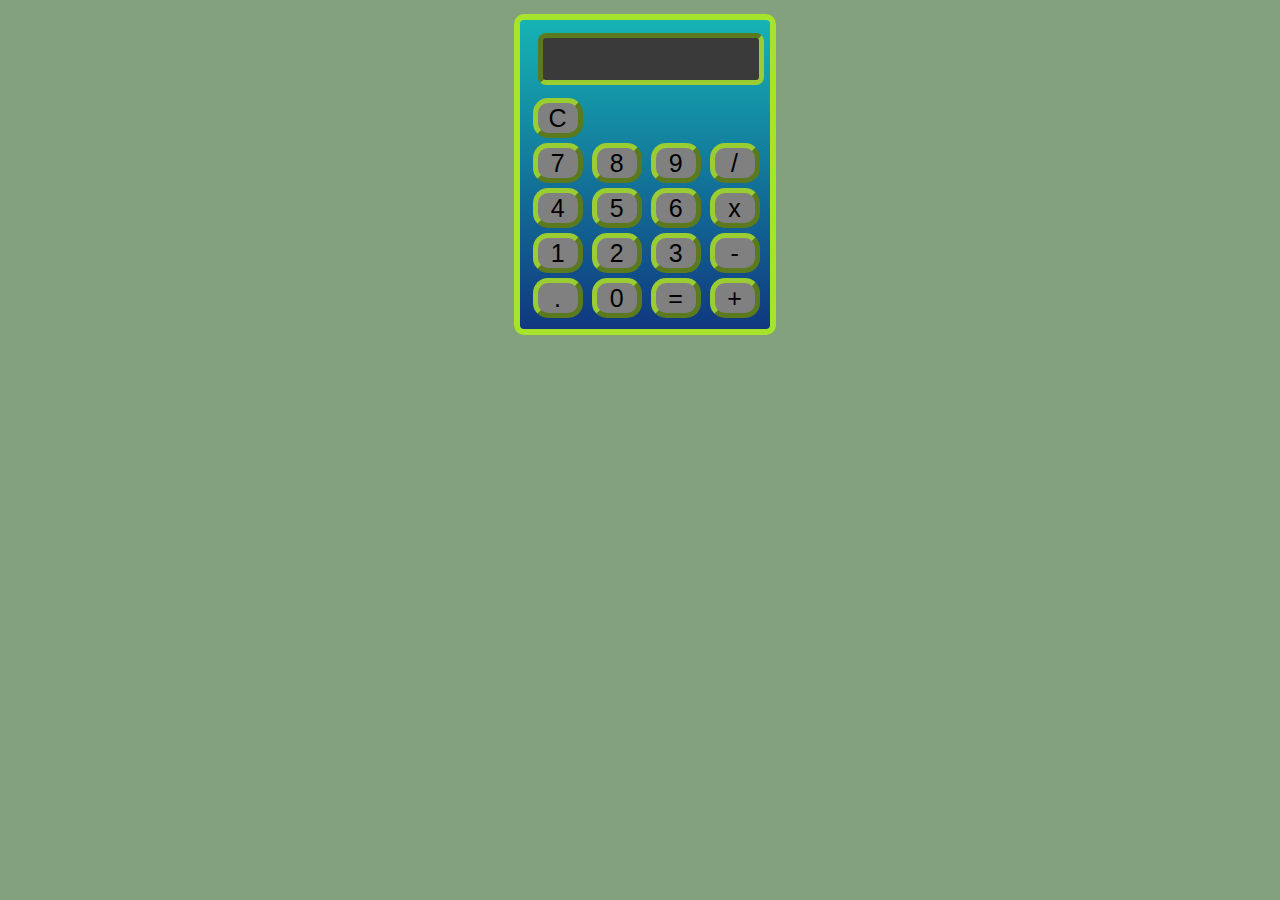
==== index.html @ 6f430c99 "Rename calc1.html to index.html" ====
<!DOCTYPE html>
<html lang="en">
<head>
    <meta charset="UTF-8">
    <meta http-equiv="X-UA-Compatible" content="IE=edge">
    <meta name="viewport" content="width=device-width, initial-scale=1.0">
    <title>Calculator</title>
    <link type="text/css" href="style.css" rel="stylesheet">
    <script src="javascript.js"></script>
</head>
<body>
    
    <div id="mainbody">
        <div>
            <input type="text" id="screen">
        </div>
        <div class="but">
            <div class="row">
                <button onclick="clrdisp()">C</button>
            </div>
            <div class="row">
                <button onclick="clk(7)">7</button>
                <button onclick="clk(8)">8</button>
                <button onclick="clk(9)">9</button>
                <button onclick="clk('/')">/</button>
            </div>
            <div class="row">
                <button onclick="clk(4)">4</button>
                <button onclick="clk(5)">5</button>
                <button onclick="clk(6)">6</button>
                <button onclick="clk('*')">x</button>
            </div>
            <div class="row">
                <button onclick="clk(1)">1</button>
                <button onclick="clk(2)">2</button>
                <button onclick="clk(3)">3</button>
                <button onclick="clk('-')">-</button>
            </div>
            <div class="row">
                <button onclick="clk('.')">.</button>
                <button onclick="clk(0)">0</button>
                <button onclick="equ('=')">=</button>
                <button onclick="clk('+')">+</button>
            </div>
        </div>
    </div>

</body>
</html>
---- style.css ----
body{
    background:rgb(132, 161, 126);
}
#mainbody{
    margin-left: 40%;
    margin-top: 14px;
    background: linear-gradient(#16b3b4,#103880);
    width: 250px;
    height: 309px;
    border: solid 6px;
    border-color: rgb(166, 228, 44);
    border-radius: 10px;
}
#screen{
    background: rgb(58, 58, 58);
    margin-top: 13px;
    margin-left: 18px;
    width:85%;
    height: 40px;
    border-width: 5px;
    border-color: yellowgreen;
    border-radius: 8px;
    font-size: xx-large;
    color: rgb(171, 197, 100);
    font-family: Chalkboard SE 'Lucida Sans', 'Lucida Sans Regular', 'Lucida Grande', 'Lucida Sans Unicode', Geneva, Verdana, sans-serif;
}
button{
    background-color: gray;
    height: 40px;
    width: 50px;
    margin-left: 5px;
    margin-top: 5px;
    border-width: 5px;
    border-color: yellowgreen;
    border-radius: 15px;
    font-size: 25px;
    font-family: Chalkboard SE 'Lucida Sans', 'Lucida Sans Regular', 'Lucida Grande', 'Lucida Sans Unicode', Geneva, Verdana, sans-serif;
}
button.hover{
    cursor: pointer;
    background: linear-gradient(rgb(138, 150, 37),rgb(136, 190, 65));
}
.but{
    margin-left: 8px;
    margin-top: 8px;
}
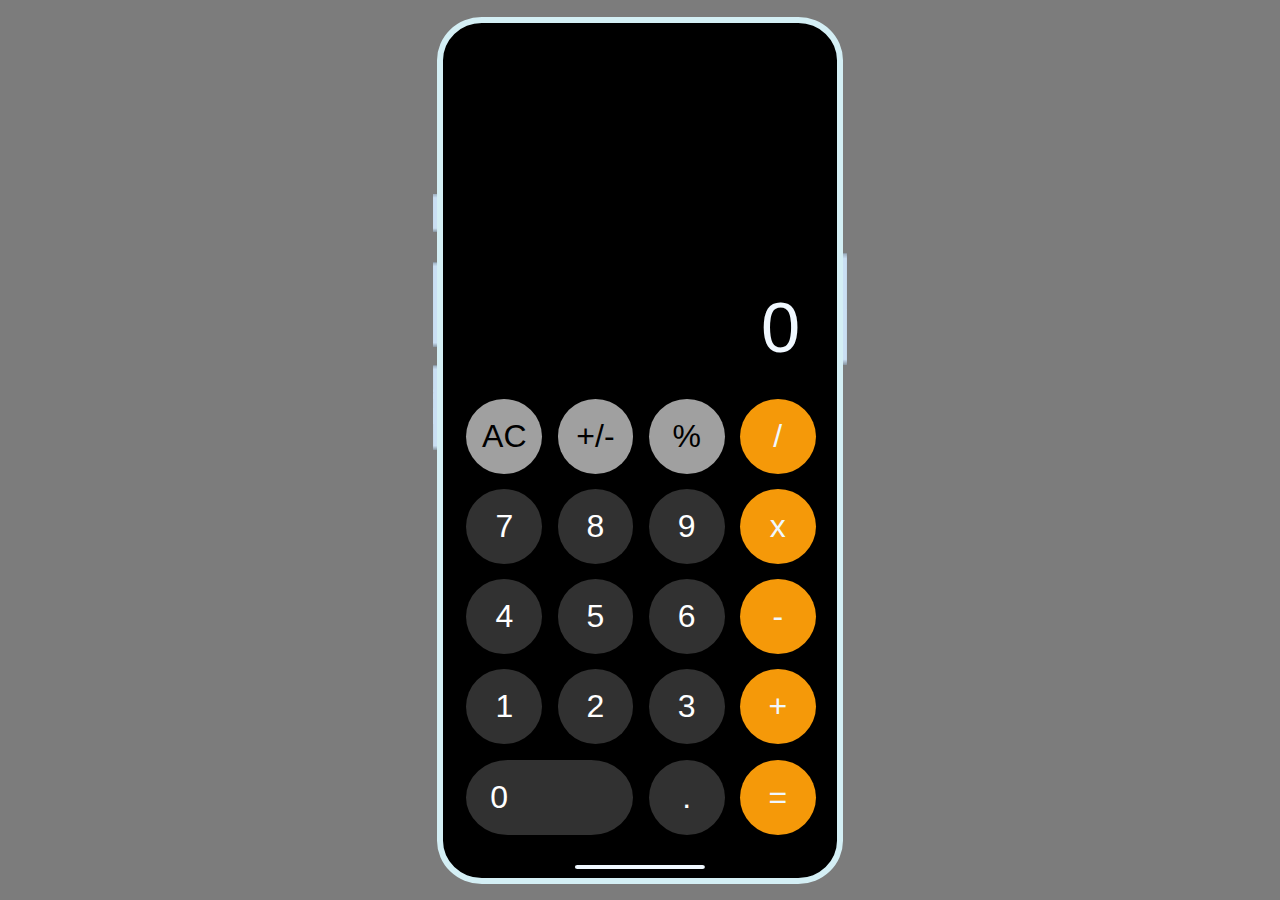
==== commit b9f08a76: "updated the calculator to an iphone calculator ui" ====
--- a/index.html
+++ b/index.html
@@ -11,38 +11,71 @@
 <body>
     
     <div id="mainbody">
-        <div>
-            <input type="text" id="screen">
-        </div>
-        <div class="but">
-            <div class="row">
-                <button onclick="clrdisp()">C</button>
+        <div class="btGrp">
+            <div class="screen">
+                <input type="text" id="screenInput" value="0">
             </div>
-            <div class="row">
+            <div class="bts">
+                <button class="ash" onclick="clrdisp()">AC</button>
+            </div>
+            <div class="bts">
+                <button class="ash" onclick="clk('*-1')">+/-</button>
+            </div>
+            <div class="bts">
+                <button class="ash" onclick="clk('/100')">%</button>
+            </div>
+            <div class="bts">
+                <button class="orange" onclick="clk('/')">/</button>
+            </div>
+            <div class="bts">
                 <button onclick="clk(7)">7</button>
+            </div>
+            <div class="bts">
                 <button onclick="clk(8)">8</button>
+            </div>
+            <div class="bts">
                 <button onclick="clk(9)">9</button>
-                <button onclick="clk('/')">/</button>
             </div>
-            <div class="row">
+            <div class="bts">
+                <button class="orange" onclick="clk('*')">x</button>
+            </div>
+            <div class="bts">
                 <button onclick="clk(4)">4</button>
+            </div>
+            <div class="bts">
                 <button onclick="clk(5)">5</button>
+            </div>
+            <div class="bts">
                 <button onclick="clk(6)">6</button>
-                <button onclick="clk('*')">x</button>
             </div>
-            <div class="row">
+            <div class="bts">
+                <button class="orange" onclick="clk('-')">-</button>
+            </div>
+            <div class="bts">
                 <button onclick="clk(1)">1</button>
+            </div>
+            <div class="bts">
                 <button onclick="clk(2)">2</button>
+            </div>
+            <div class="bts">
                 <button onclick="clk(3)">3</button>
-                <button onclick="clk('-')">-</button>
             </div>
-            <div class="row">
+            <div class="bts">
+                <button class="orange" onclick="clk('+')">+</button>
+            </div>
+            <div id="zero" class="bts">
+                <button id="zerobt" onclick="clk(0)">&nbsp;&nbsp;0</button>
+            </div>
+            <div class="bts">
                 <button onclick="clk('.')">.</button>
-                <button onclick="clk(0)">0</button>
-                <button onclick="equ('=')">=</button>
-                <button onclick="clk('+')">+</button>
+            </div>
+            <div class="bts">
+                <button class="orange" onclick="equ('=')">=</button>
             </div>
         </div>
+        <div class="swipeUp"></div>
+        <div class="volBts"></div>
+        <div class="powBts"></div>
     </div>
 
 </body>
--- a/style.css
+++ b/style.css
@@ -1,46 +1,165 @@
+*
+{
+    font-family: Helvetica, Arial, sans-serif;
+}
 body{
-    background:rgb(132, 161, 126);
+    background:rgb(124, 124, 124);
+    display: flex;
+    justify-content:center;
+    align-items:center;
+    height: 100%;
+    width: 100%;
+    overflow: hidden;
+    margin:0;
+    padding:0;
+    box-sizing:border-box;
+    position: absolute;
 }
 #mainbody{
-    margin-left: 40%;
-    margin-top: 14px;
-    background: linear-gradient(#16b3b4,#103880);
-    width: 250px;
-    height: 309px;
+    position: relative;
+    background-color: black;
+    height: 95vh;
+    aspect-ratio: 9/19.5;
     border: solid 6px;
-    border-color: rgb(166, 228, 44);
-    border-radius: 10px;
+    border-color: rgb(212, 239, 245);
+    border-top-left-radius: 11% 5%;
+    border-top-right-radius: 11% 5%;
+    border-bottom-left-radius: 11% 5%;
+    border-bottom-right-radius: 11% 5%;
 }
-#screen{
-    background: rgb(58, 58, 58);
-    margin-top: 13px;
-    margin-left: 18px;
-    width:85%;
-    height: 40px;
-    border-width: 5px;
-    border-color: yellowgreen;
-    border-radius: 8px;
+.screen{
+    grid-column: span 4;
+    height: 100%;
+    width: 100%;
+    /* background: rgb(189, 37, 37); */
+    padding-right: 5%;
+    box-sizing: border-box;
     font-size: xx-large;
-    color: rgb(171, 197, 100);
-    font-family: Chalkboard SE 'Lucida Sans', 'Lucida Sans Regular', 'Lucida Grande', 'Lucida Sans Unicode', Geneva, Verdana, sans-serif;
 }
-button{
-    background-color: gray;
-    height: 40px;
-    width: 50px;
-    margin-left: 5px;
-    margin-top: 5px;
-    border-width: 5px;
-    border-color: yellowgreen;
-    border-radius: 15px;
-    font-size: 25px;
-    font-family: Chalkboard SE 'Lucida Sans', 'Lucida Sans Regular', 'Lucida Grande', 'Lucida Sans Unicode', Geneva, Verdana, sans-serif;
+.screen > input
+{
+    width: 100%;
+    height: 100%;
+    font-size: 2.2em;
+    font-weight: 200;
+    text-align: right;
+    background-color: black;
+    color: aliceblue;
+    border: 0 solid black;
+}
+.bts
+{
+    /* background-color: rgb(254, 40, 40); */
+    height: 100%;
+    width: 100%;
+}
+button
+{
+    height: 100%;
+    width: 100%;
+    border-radius: 50%;
+    border-width: 0;
+    font-size: xx-large;
+    background-color: #313131;
+    color: white;
 }
 button.hover{
     cursor: pointer;
     background: linear-gradient(rgb(138, 150, 37),rgb(136, 190, 65));
 }
-.but{
-    margin-left: 8px;
-    margin-top: 8px;
+.btGrp
+{
+    position: absolute;
+    bottom: 5%;
+    width: 77%;
+    height: 66%;
+    display: grid;
+    grid-gap: 2.7% 5%;
+    margin-left: 6%;
+    grid-template-columns: 25% 25% 25% 25%;
+    grid-template-rows: 20%;
+}
+#zero
+{
+    grid-column: span 2;
+}
+#zerobt
+{
+    border-top-left-radius: 25% 50%;
+    border-top-right-radius: 25% 50%;
+    border-bottom-left-radius: 25% 50%;
+    border-bottom-right-radius: 25% 50%;
+    text-align: left;
+}
+.ash
+{
+    background-color: #a0a0a0;
+    color: black;
+}
+.orange
+{
+    background-color: #f59909;
+    color: aliceblue;
+}
+.swipeUp
+{
+    position: absolute;
+    width: 33%;
+    height: .5%;
+    background-color: aliceblue;
+    bottom: 1%;
+    left: 50%;
+    transform: translateX(-50%);
+    border-top-left-radius: 2% 50%;
+    border-top-right-radius: 2% 50%;
+    border-bottom-left-radius: 2% 50%;
+    border-bottom-right-radius: 2% 50%;
+}
+.volBts
+{
+    position: absolute;
+    width: 1%;
+    height: 10%;
+    background: repeating-linear-gradient(rgb(162, 179, 195) 1%, rgb(202, 223, 243) 5%, rgb(202, 223, 243) 95%, rgb(136, 149, 161) 100%);
+    bottom: 50%;
+    left: -2%;
+    transform: translateX(-50%);
+    border-top-left-radius: 2% 50%;
+    border-top-right-radius: 2% 50%;
+    border-bottom-left-radius: 2% 50%;
+    border-bottom-right-radius: 2% 50%;
+}
+.volBts::after
+{
+    content: '';
+    position: absolute;
+    width: 100%;
+    height: 100%;
+    left: 0;
+    top: -120%;
+    background: repeating-linear-gradient(rgb(162, 179, 195) 1%, rgb(202, 223, 243) 5%, rgb(202, 223, 243) 95%, rgb(136, 149, 161) 100%);
+}
+.volBts::before
+{
+    content: '';
+    position: absolute;
+    width: 100%;
+    height: 45%;
+    left: 0;
+    top: -200%;
+    background: repeating-linear-gradient(rgb(162, 179, 195) 1%, rgb(202, 223, 243) 10%, rgb(202, 223, 243) 90%, rgb(136, 149, 161) 100%);
+}
+.powBts
+{
+    position: absolute;
+    width: 1%;
+    height: 13%;
+    background: repeating-linear-gradient(rgb(162, 179, 195) 1%, rgb(202, 223, 243) 5%, rgb(202, 223, 243) 95%, rgb(136, 149, 161) 100%);
+    bottom: 60%;
+    right: -2%;
+    transform: translateX(50%);
+    border-top-left-radius: 2% 50%;
+    border-top-right-radius: 2% 50%;
+    border-bottom-left-radius: 2% 50%;
+    border-bottom-right-radius: 2% 50%;
 }